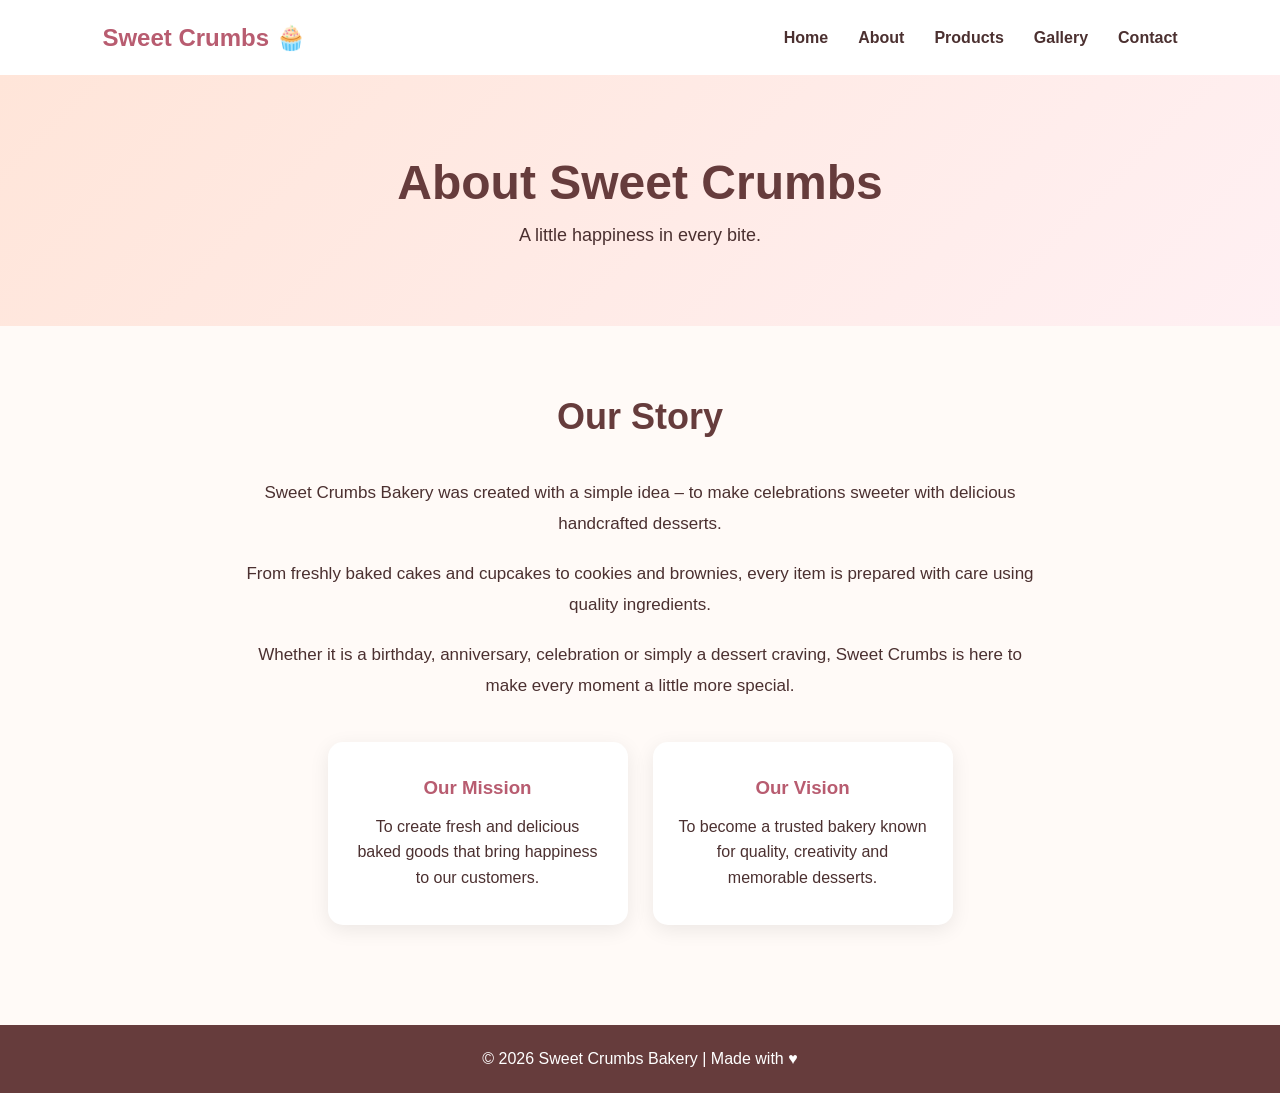
==== about.html @ ef9de501 "Add bakery website" ====
<!DOCTYPE html>
<html lang="en">
<head>
    <meta charset="UTF-8">
    <meta name="viewport" content="width=device-width, initial-scale=1.0">
    <title>About Us | Sweet Crumbs</title>
    <link rel="stylesheet" href="style.css">
</head>

<body>

<nav>
    <div class="logo">Sweet Crumbs 🧁</div>

    <div class="nav-links">
        <a href="index.html">Home</a>
        <a href="about.html">About</a>
        <a href="products.html">Products</a>
        <a href="gallery.html">Gallery</a>
        <a href="contact.html">Contact</a>
    </div>
</nav>

<section class="page-header">
    <h1>About Sweet Crumbs</h1>
    <p>A little happiness in every bite.</p>
</section>

<section class="section about-section">

    <h2>Our Story</h2>

    <p>
        Sweet Crumbs Bakery was created with a simple idea – to make
        celebrations sweeter with delicious handcrafted desserts.
    </p>

    <p>
        From freshly baked cakes and cupcakes to cookies and brownies,
        every item is prepared with care using quality ingredients.
    </p>

    <p>
        Whether it is a birthday, anniversary, celebration or simply
        a dessert craving, Sweet Crumbs is here to make every moment
        a little more special.
    </p>

    <div class="cards">

        <div class="card">
            <h3>Our Mission</h3>
            <p>To create fresh and delicious baked goods that bring happiness to our customers.</p>
        </div>

        <div class="card">
            <h3>Our Vision</h3>
            <p>To become a trusted bakery known for quality, creativity and memorable desserts.</p>
        </div>

    </div>

</section>

<footer>
    <p>© 2026 Sweet Crumbs Bakery | Made with ♥</p>
</footer>

</body>
</html>
---- style.css ----
* {
    margin: 0;
    padding: 0;
    box-sizing: border-box;
}

body {
    font-family: Arial, Helvetica, sans-serif;
    background-color: #fffaf7;
    color: #4b3030;
}

nav {
    height: 75px;
    background-color: #ffffff;
    display: flex;
    align-items: center;
    justify-content: space-between;
    padding: 0 8%;
    box-shadow: 0 2px 10px rgba(0,0,0,0.08);
}

.logo {
    font-size: 24px;
    font-weight: bold;
    color: #b85c70;
}

.nav-links {
    display: flex;
    gap: 30px;
}

.nav-links a {
    text-decoration: none;
    color: #4b3030;
    font-weight: bold;
    transition: 0.3s;
}

.nav-links a:hover {
    color: #d47b8e;
}

.hero {
    min-height: 580px;
    display: flex;
    align-items: center;
    padding: 80px 10%;
    background: linear-gradient(135deg, #fff0f3, #ffe5d9);
}

.hero-content {
    max-width: 650px;
}

.small-heading {
    color: #b85c70;
    font-weight: bold;
    letter-spacing: 3px;
    margin-bottom: 15px;
}

.hero h1 {
    font-size: 58px;
    line-height: 1.1;
    margin-bottom: 25px;
    color: #663c3c;
}

.hero p {
    font-size: 18px;
    line-height: 1.7;
    margin-bottom: 30px;
}

.button {
    display: inline-block;
    background-color: #b85c70;
    color: white;
    text-decoration: none;
    padding: 14px 28px;
    border-radius: 30px;
    font-weight: bold;
}

.button:hover {
    background-color: #94485a;
}

.section {
    padding: 70px 10%;
    text-align: center;
}

.section h2 {
    font-size: 36px;
    margin-bottom: 40px;
    color: #663c3c;
}

.cards {
    display: flex;
    justify-content: center;
    gap: 25px;
    flex-wrap: wrap;
    margin-top: 40px;
}

.card {
    background: white;
    width: 300px;
    padding: 35px 25px;
    border-radius: 15px;
    box-shadow: 0 5px 20px rgba(0,0,0,0.08);
}

.card h3 {
    margin-bottom: 15px;
    color: #b85c70;
}

.card p {
    line-height: 1.6;
}

.page-header {
    text-align: center;
    padding: 80px 20px;
    background: linear-gradient(135deg, #ffe5d9, #fff0f3);
}

.page-header h1 {
    font-size: 48px;
    margin-bottom: 15px;
    color: #663c3c;
}

.page-header p {
    font-size: 18px;
}

.about-section > p {
    max-width: 800px;
    margin: 0 auto 20px;
    line-height: 1.8;
    font-size: 17px;
}

.product-grid {
    display: grid;
    grid-template-columns: repeat(3, 1fr);
    gap: 30px;
}

.product {
    background: white;
    padding: 35px 25px;
    border-radius: 15px;
    box-shadow: 0 5px 20px rgba(0,0,0,0.08);
    transition: 0.3s;
}

.product:hover {
    transform: translateY(-8px);
}

.product-icon {
    font-size: 60px;
    margin-bottom: 20px;
}

.product h3 {
    color: #663c3c;
    margin-bottom: 12px;
}

.product p {
    line-height: 1.6;
    margin-bottom: 15px;
}

.product h4 {
    color: #b85c70;
    font-size: 20px;
}

.gallery-grid {
    display: grid;
    grid-template-columns: repeat(3, 1fr);
    gap: 25px;
}

.gallery-box {
    height: 230px;
    background: linear-gradient(135deg, #ffe5d9, #fff0f3);
    border-radius: 15px;
    display: flex;
    flex-direction: column;
    justify-content: center;
    align-items: center;
    transition: 0.3s;
}

.gallery-box:hover {
    transform: scale(1.03);
}

.gallery-box span {
    font-size: 75px;
    margin-bottom: 15px;
}

.contact-container {
    display: flex;
    gap: 60px;
    max-width: 1000px;
    margin: auto;
    text-align: left;
}

.contact-info {
    flex: 1;
}

.contact-info h2 {
    text-align: left;
    margin-bottom: 25px;
}

.contact-info p {
    margin-bottom: 20px;
    font-size: 17px;
}

form {
    flex: 1;
    display: flex;
    flex-direction: column;
    gap: 15px;
}

input,
textarea {
    padding: 14px;
    border: 1px solid #ddd;
    border-radius: 8px;
    font-size: 15px;
    font-family: inherit;
}

button {
    border: none;
    background: #b85c70;
    color: white;
    padding: 14px;
    border-radius: 8px;
    cursor: pointer;
    font-size: 16px;
    font-weight: bold;
}

button:hover {
    background: #94485a;
}

footer {
    background: #663c3c;
    color: white;
    text-align: center;
    padding: 25px;
    margin-top: 30px;
}

@media (max-width: 800px) {

    nav {
        flex-direction: column;
        height: auto;
        padding: 20px;
    }

    .nav-links {
        margin-top: 15px;
        gap: 12px;
        flex-wrap: wrap;
        justify-content: center;
    }

    .hero h1 {
        font-size: 40px;
    }

    .product-grid,
    .gallery-grid {
        grid-template-columns: 1fr;
    }

    .contact-container {
        flex-direction: column;
    }
}
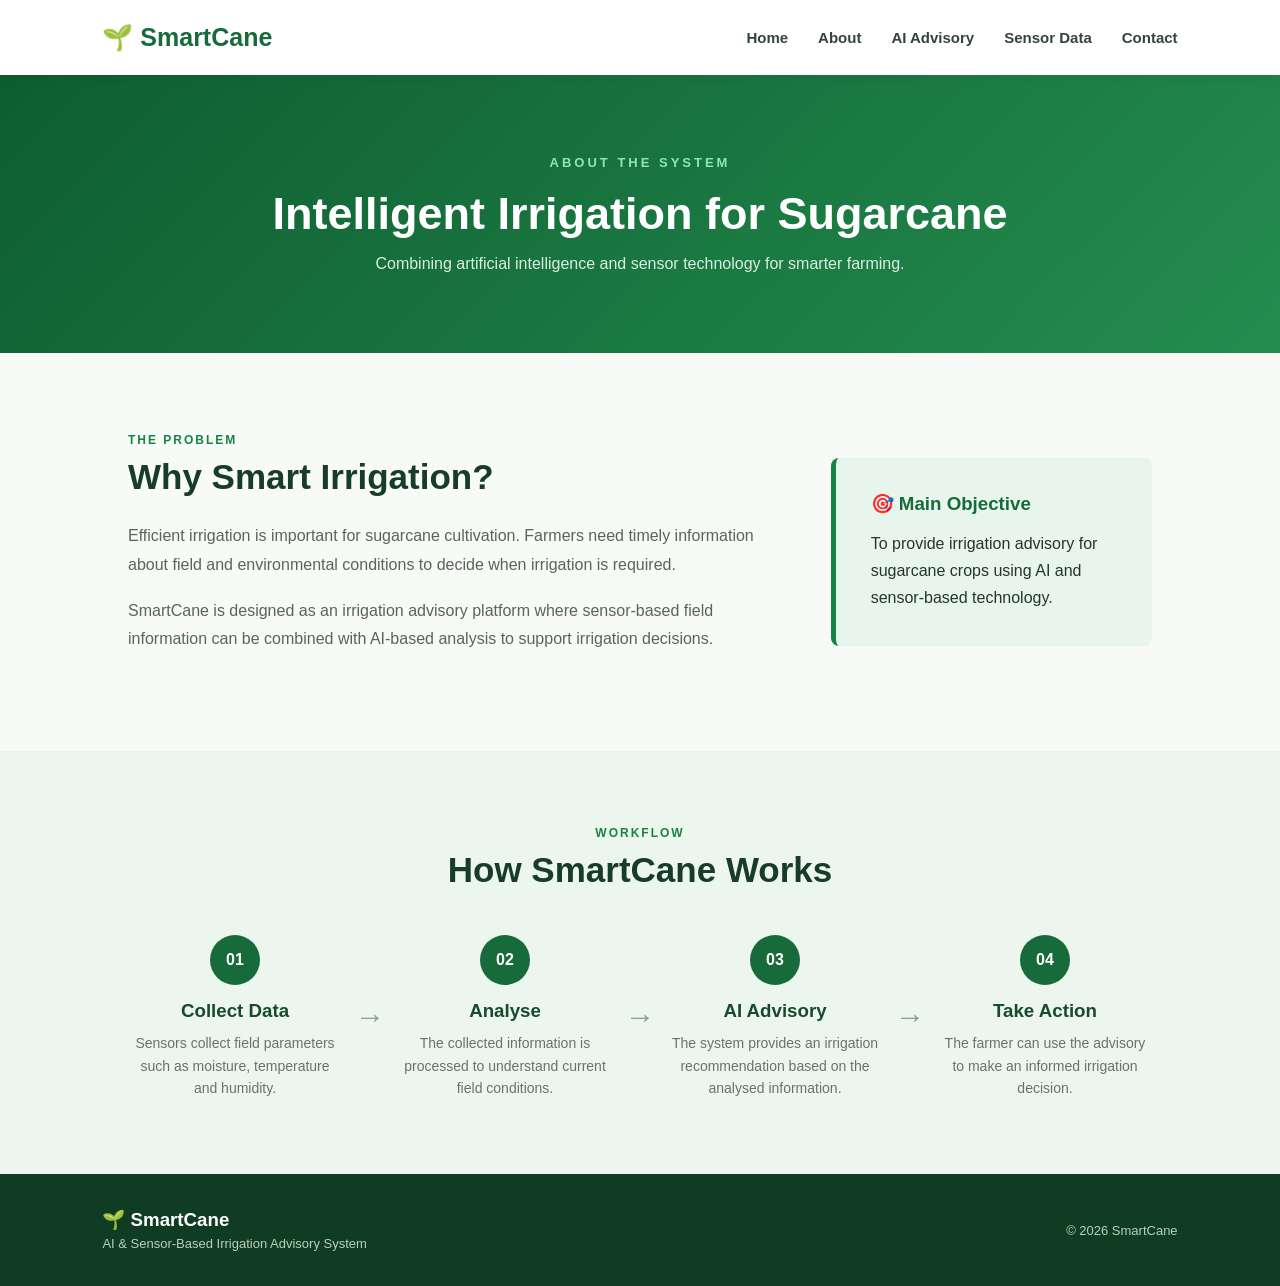
==== commit b566f7c5: "Update website to SmartCane irrigation advisory system" ====
--- a/about.html
+++ b/about.html
@@ -3,67 +3,104 @@
 <head>
     <meta charset="UTF-8">
     <meta name="viewport" content="width=device-width, initial-scale=1.0">
-    <title>About Us | Sweet Crumbs</title>
+    <title>About | SmartCane</title>
     <link rel="stylesheet" href="style.css">
 </head>
 
 <body>
 
 <nav>
-    <div class="logo">Sweet Crumbs 🧁</div>
+    <div class="logo">🌱 SmartCane</div>
 
     <div class="nav-links">
         <a href="index.html">Home</a>
         <a href="about.html">About</a>
-        <a href="products.html">Products</a>
-        <a href="gallery.html">Gallery</a>
+        <a href="advisory.html">AI Advisory</a>
+        <a href="sensors.html">Sensor Data</a>
         <a href="contact.html">Contact</a>
     </div>
 </nav>
 
 <section class="page-header">
-    <h1>About Sweet Crumbs</h1>
-    <p>A little happiness in every bite.</p>
+    <p class="tag">ABOUT THE SYSTEM</p>
+    <h1>Intelligent Irrigation for Sugarcane</h1>
+    <p>Combining artificial intelligence and sensor technology for smarter farming.</p>
 </section>
 
-<section class="section about-section">
+<section class="content-section">
 
-    <h2>Our Story</h2>
+    <div class="text-content">
+        <p class="section-label">THE PROBLEM</p>
+        <h2>Why Smart Irrigation?</h2>
 
-    <p>
-        Sweet Crumbs Bakery was created with a simple idea – to make
-        celebrations sweeter with delicious handcrafted desserts.
-    </p>
+        <p>
+            Efficient irrigation is important for sugarcane cultivation.
+            Farmers need timely information about field and environmental
+            conditions to decide when irrigation is required.
+        </p>
 
-    <p>
-        From freshly baked cakes and cupcakes to cookies and brownies,
-        every item is prepared with care using quality ingredients.
-    </p>
+        <p>
+            SmartCane is designed as an irrigation advisory platform where
+            sensor-based field information can be combined with AI-based
+            analysis to support irrigation decisions.
+        </p>
+    </div>
 
-    <p>
-        Whether it is a birthday, anniversary, celebration or simply
-        a dessert craving, Sweet Crumbs is here to make every moment
-        a little more special.
-    </p>
-
-    <div class="cards">
-
-        <div class="card">
-            <h3>Our Mission</h3>
-            <p>To create fresh and delicious baked goods that bring happiness to our customers.</p>
-        </div>
-
-        <div class="card">
-            <h3>Our Vision</h3>
-            <p>To become a trusted bakery known for quality, creativity and memorable desserts.</p>
-        </div>
-
+    <div class="info-box">
+        <h3>🎯 Main Objective</h3>
+        <p>
+            To provide irrigation advisory for sugarcane crops using
+            AI and sensor-based technology.
+        </p>
     </div>
 
 </section>
 
+<section class="section light-section">
+    <p class="section-label">WORKFLOW</p>
+    <h2>How SmartCane Works</h2>
+
+    <div class="steps">
+
+        <div class="step">
+            <div class="step-number">01</div>
+            <h3>Collect Data</h3>
+            <p>Sensors collect field parameters such as moisture, temperature and humidity.</p>
+        </div>
+
+        <div class="arrow">→</div>
+
+        <div class="step">
+            <div class="step-number">02</div>
+            <h3>Analyse</h3>
+            <p>The collected information is processed to understand current field conditions.</p>
+        </div>
+
+        <div class="arrow">→</div>
+
+        <div class="step">
+            <div class="step-number">03</div>
+            <h3>AI Advisory</h3>
+            <p>The system provides an irrigation recommendation based on the analysed information.</p>
+        </div>
+
+        <div class="arrow">→</div>
+
+        <div class="step">
+            <div class="step-number">04</div>
+            <h3>Take Action</h3>
+            <p>The farmer can use the advisory to make an informed irrigation decision.</p>
+        </div>
+
+    </div>
+</section>
+
 <footer>
-    <p>© 2026 Sweet Crumbs Bakery | Made with ♥</p>
+    <div>
+        <h3>🌱 SmartCane</h3>
+        <p>AI & Sensor-Based Irrigation Advisory System</p>
+    </div>
+    <p>© 2026 SmartCane</p>
 </footer>
 
 </body>
--- a/style.css
+++ b/style.css
@@ -6,24 +6,26 @@
 
 body {
     font-family: Arial, Helvetica, sans-serif;
-    background-color: #fffaf7;
-    color: #4b3030;
+    background: #f7faf7;
+    color: #26352c;
 }
 
 nav {
     height: 75px;
-    background-color: #ffffff;
+    padding: 0 8%;
     display: flex;
     align-items: center;
     justify-content: space-between;
-    padding: 0 8%;
-    box-shadow: 0 2px 10px rgba(0,0,0,0.08);
+    background: white;
+    box-shadow: 0 2px 12px rgba(0,0,0,0.07);
+    position: relative;
+    z-index: 10;
 }
 
 .logo {
-    font-size: 24px;
-    font-weight: bold;
-    color: #b85c70;
+    font-size: 25px;
+    font-weight: 800;
+    color: #176b3a;
 }
 
 .nav-links {
@@ -33,270 +35,619 @@
 
 .nav-links a {
     text-decoration: none;
-    color: #4b3030;
-    font-weight: bold;
-    transition: 0.3s;
+    color: #33453a;
+    font-size: 15px;
+    font-weight: 600;
+    transition: 0.2s;
 }
 
 .nav-links a:hover {
-    color: #d47b8e;
+    color: #178447;
 }
 
 .hero {
-    min-height: 580px;
+    min-height: 570px;
+    padding: 80px 9%;
     display: flex;
     align-items: center;
-    padding: 80px 10%;
-    background: linear-gradient(135deg, #fff0f3, #ffe5d9);
+    background:
+        linear-gradient(90deg, rgba(9,65,35,0.97), rgba(19,107,57,0.88)),
+        linear-gradient(135deg, #0d522c, #38a765);
+    color: white;
 }
 
 .hero-content {
-    max-width: 650px;
-}
-
-.small-heading {
-    color: #b85c70;
-    font-weight: bold;
+    max-width: 780px;
+}
+
+.tag {
+    font-size: 13px;
+    font-weight: 800;
     letter-spacing: 3px;
-    margin-bottom: 15px;
+    color: #91e6af;
+    margin-bottom: 18px;
 }
 
 .hero h1 {
-    font-size: 58px;
+    font-size: 55px;
     line-height: 1.1;
     margin-bottom: 25px;
-    color: #663c3c;
-}
-
-.hero p {
+}
+
+.hero-content > p:not(.tag) {
+    max-width: 700px;
+    line-height: 1.8;
     font-size: 18px;
-    line-height: 1.7;
-    margin-bottom: 30px;
-}
-
-.button {
-    display: inline-block;
-    background-color: #b85c70;
-    color: white;
+    color: #e5f4ea;
+}
+
+.hero-buttons {
+    display: flex;
+    gap: 15px;
+    margin-top: 35px;
+}
+
+.btn,
+.btn-outline {
+    padding: 14px 25px;
+    border-radius: 7px;
     text-decoration: none;
-    padding: 14px 28px;
-    border-radius: 30px;
     font-weight: bold;
 }
 
-.button:hover {
-    background-color: #94485a;
+.btn {
+    background: #e4b744;
+    color: #173520;
+}
+
+.btn-outline {
+    border: 1px solid rgba(255,255,255,0.7);
+    color: white;
 }
 
 .section {
-    padding: 70px 10%;
+    padding: 75px 8%;
     text-align: center;
 }
 
-.section h2 {
+.section-label {
+    color: #178447;
+    font-size: 12px;
+    letter-spacing: 2px;
+    font-weight: bold;
+    margin-bottom: 10px;
+}
+
+.section h2,
+.content-section h2,
+.contact-section h2,
+.data-section h2 {
+    font-size: 35px;
+    color: #173d28;
+}
+
+.status-grid {
+    display: grid;
+    grid-template-columns: repeat(4, 1fr);
+    gap: 20px;
+    margin-top: 40px;
+}
+
+.status-card {
+    background: white;
+    padding: 30px 20px;
+    border-radius: 12px;
+    border: 1px solid #e4ebe6;
+    box-shadow: 0 5px 18px rgba(0,0,0,0.05);
+}
+
+.status-icon {
+    font-size: 32px;
+    margin-bottom: 15px;
+}
+
+.status-card p {
+    color: #758079;
+    margin-bottom: 10px;
+}
+
+.status-card h3 {
+    font-size: 29px;
+    color: #193f29;
+    margin-bottom: 8px;
+}
+
+.status-card span {
+    font-size: 13px;
+    color: #178447;
+}
+
+.status-card.highlight {
+    background: #176b3a;
+    color: white;
+}
+
+.status-card.highlight p,
+.status-card.highlight h3,
+.status-card.highlight span {
+    color: white;
+}
+
+.features-section {
+    padding: 80px 8%;
+    background: #edf5ef;
+    text-align: center;
+}
+
+.features-section h2 {
     font-size: 36px;
-    margin-bottom: 40px;
-    color: #663c3c;
-}
-
-.cards {
-    display: flex;
-    justify-content: center;
-    gap: 25px;
-    flex-wrap: wrap;
-    margin-top: 40px;
-}
-
-.card {
-    background: white;
-    width: 300px;
-    padding: 35px 25px;
-    border-radius: 15px;
-    box-shadow: 0 5px 20px rgba(0,0,0,0.08);
-}
-
-.card h3 {
-    margin-bottom: 15px;
-    color: #b85c70;
-}
-
-.card p {
-    line-height: 1.6;
-}
-
-.page-header {
-    text-align: center;
-    padding: 80px 20px;
-    background: linear-gradient(135deg, #ffe5d9, #fff0f3);
-}
-
-.page-header h1 {
-    font-size: 48px;
-    margin-bottom: 15px;
-    color: #663c3c;
-}
-
-.page-header p {
-    font-size: 18px;
-}
-
-.about-section > p {
-    max-width: 800px;
-    margin: 0 auto 20px;
-    line-height: 1.8;
-    font-size: 17px;
-}
-
-.product-grid {
-    display: grid;
-    grid-template-columns: repeat(3, 1fr);
-    gap: 30px;
-}
-
-.product {
-    background: white;
-    padding: 35px 25px;
-    border-radius: 15px;
-    box-shadow: 0 5px 20px rgba(0,0,0,0.08);
-    transition: 0.3s;
-}
-
-.product:hover {
-    transform: translateY(-8px);
-}
-
-.product-icon {
-    font-size: 60px;
-    margin-bottom: 20px;
-}
-
-.product h3 {
-    color: #663c3c;
-    margin-bottom: 12px;
-}
-
-.product p {
-    line-height: 1.6;
-    margin-bottom: 15px;
-}
-
-.product h4 {
-    color: #b85c70;
-    font-size: 20px;
-}
-
-.gallery-grid {
+    color: #173d28;
+}
+
+.feature-grid {
     display: grid;
     grid-template-columns: repeat(3, 1fr);
     gap: 25px;
-}
-
-.gallery-box {
-    height: 230px;
-    background: linear-gradient(135deg, #ffe5d9, #fff0f3);
-    border-radius: 15px;
-    display: flex;
-    flex-direction: column;
+    margin-top: 40px;
+}
+
+.feature-card {
+    background: white;
+    padding: 35px;
+    border-radius: 12px;
+    text-align: left;
+    box-shadow: 0 4px 15px rgba(0,0,0,0.04);
+}
+
+.feature-icon {
+    font-size: 35px;
+    margin-bottom: 18px;
+}
+
+.feature-card h3 {
+    color: #174b2d;
+    margin-bottom: 12px;
+}
+
+.feature-card p {
+    line-height: 1.7;
+    color: #647069;
+}
+
+.page-header {
+    background: linear-gradient(135deg, #0e5d31, #248d4e);
+    color: white;
+    padding: 80px 8%;
+    text-align: center;
+}
+
+.page-header h1 {
+    font-size: 45px;
+    margin-bottom: 15px;
+}
+
+.page-header > p:last-child {
+    color: #dceee2;
+}
+
+.content-section {
+    padding: 80px 10%;
+    display: grid;
+    grid-template-columns: 2fr 1fr;
+    gap: 60px;
+    align-items: center;
+}
+
+.text-content h2 {
+    margin-bottom: 25px;
+}
+
+.text-content > p:not(.section-label) {
+    line-height: 1.8;
+    margin-bottom: 17px;
+    color: #58655d;
+}
+
+.info-box {
+    padding: 35px;
+    background: #e8f5ec;
+    border-left: 5px solid #178447;
+    border-radius: 8px;
+}
+
+.info-box h3 {
+    color: #176b3a;
+    margin-bottom: 15px;
+}
+
+.info-box p {
+    line-height: 1.7;
+}
+
+.light-section {
+    background: #edf5ef;
+}
+
+.steps {
+    display: flex;
+    align-items: center;
     justify-content: center;
+    margin-top: 45px;
+}
+
+.step {
+    width: 210px;
+}
+
+.step-number {
+    width: 50px;
+    height: 50px;
+    margin: 0 auto 15px;
+    background: #176b3a;
+    color: white;
+    border-radius: 50%;
+    display: flex;
     align-items: center;
-    transition: 0.3s;
-}
-
-.gallery-box:hover {
-    transform: scale(1.03);
-}
-
-.gallery-box span {
-    font-size: 75px;
-    margin-bottom: 15px;
-}
-
-.contact-container {
-    display: flex;
-    gap: 60px;
+    justify-content: center;
+    font-weight: bold;
+}
+
+.step h3 {
+    color: #174b2d;
+    margin-bottom: 10px;
+}
+
+.step p {
+    font-size: 14px;
+    line-height: 1.6;
+    color: #68736c;
+}
+
+.arrow {
+    font-size: 30px;
+    color: #80a18b;
+    margin: 0 15px;
+}
+
+.advisory-section {
+    padding: 70px 10%;
+}
+
+.advisory-card {
     max-width: 1000px;
     margin: auto;
+    background: white;
+    border-radius: 14px;
+    padding: 40px;
+    border-left: 6px solid #e0a927;
+    box-shadow: 0 6px 25px rgba(0,0,0,0.07);
+}
+
+.advisory-top {
+    display: flex;
+    justify-content: space-between;
+    align-items: center;
+}
+
+.advisory-top h2 {
+    color: #174b2d;
+}
+
+.priority {
+    background: #fff2ce;
+    color: #966d00;
+    padding: 9px 13px;
+    border-radius: 20px;
+    font-size: 11px;
+    font-weight: bold;
+}
+
+.advisory-text {
+    margin: 25px 0;
+    line-height: 1.8;
+    color: #647069;
+}
+
+.recommendation-grid {
+    display: grid;
+    grid-template-columns: repeat(4, 1fr);
+    background: #f1f6f2;
+    border-radius: 8px;
+}
+
+.recommendation-grid div {
+    padding: 20px;
+    border-right: 1px solid #dbe5dd;
+}
+
+.recommendation-grid div:last-child {
+    border: none;
+}
+
+.recommendation-grid span,
+.recommendation-grid strong {
+    display: block;
+}
+
+.recommendation-grid span {
+    font-size: 12px;
+    color: #758079;
+    margin-bottom: 8px;
+}
+
+.recommendation-grid strong {
+    color: #176b3a;
+}
+
+.sensor-grid {
+    display: grid;
+    grid-template-columns: repeat(3, 1fr);
+    gap: 25px;
+}
+
+.sensor-card {
+    background: white;
+    padding: 35px;
+    border-radius: 12px;
     text-align: left;
-}
-
-.contact-info {
-    flex: 1;
-}
-
-.contact-info h2 {
+    box-shadow: 0 5px 20px rgba(0,0,0,0.06);
+}
+
+.sensor-icon {
+    font-size: 35px;
+    margin-bottom: 15px;
+}
+
+.sensor-card > p {
+    font-size: 12px;
+    letter-spacing: 1px;
+    color: #758079;
+}
+
+.sensor-card h2 {
+    font-size: 40px;
+    margin: 10px 0;
+    color: #174b2d;
+}
+
+.sensor-card span {
+    font-size: 13px;
+    color: #68736c;
+}
+
+.progress {
+    width: 100%;
+    height: 7px;
+    background: #e5ebe6;
+    border-radius: 10px;
+    margin: 18px 0;
+}
+
+.progress-bar {
+    height: 100%;
+    background: #178447;
+    border-radius: 10px;
+}
+
+.moisture {
+    width: 42%;
+}
+
+.temperature {
+    width: 65%;
+}
+
+.humidity {
+    width: 68%;
+}
+
+.data-section {
+    padding: 20px 8% 80px;
+}
+
+.table-container {
+    max-width: 1100px;
+    margin: auto;
+    background: white;
+    padding: 35px;
+    border-radius: 12px;
+    box-shadow: 0 5px 20px rgba(0,0,0,0.05);
+}
+
+.table-heading {
+    display: flex;
+    justify-content: space-between;
+    margin-bottom: 25px;
+}
+
+.live {
+    color: #178447;
+    font-size: 13px;
+    font-weight: bold;
+}
+
+table {
+    width: 100%;
+    border-collapse: collapse;
+}
+
+th,
+td {
+    padding: 16px;
     text-align: left;
+    border-bottom: 1px solid #e7ece8;
+}
+
+th {
+    background: #f1f6f2;
+    color: #486052;
+    font-size: 13px;
+}
+
+.normal,
+.watch,
+.irrigate {
+    padding: 6px 10px;
+    border-radius: 15px;
+    font-size: 12px;
+}
+
+.normal {
+    background: #e4f5e9;
+    color: #176b3a;
+}
+
+.watch {
+    background: #fff4d7;
+    color: #8c690c;
+}
+
+.irrigate {
+    background: #e0f0ff;
+    color: #17649b;
+}
+
+.contact-section {
+    padding: 80px 10%;
+    display: grid;
+    grid-template-columns: 1fr 1fr;
+    gap: 70px;
+}
+
+.contact-info > h2 {
+    margin-bottom: 30px;
+}
+
+.contact-item {
+    display: flex;
+    gap: 15px;
     margin-bottom: 25px;
 }
 
-.contact-info p {
-    margin-bottom: 20px;
-    font-size: 17px;
-}
-
-form {
-    flex: 1;
-    display: flex;
-    flex-direction: column;
-    gap: 15px;
-}
-
-input,
-textarea {
+.contact-item > span {
+    font-size: 25px;
+}
+
+.contact-item h3 {
+    color: #174b2d;
+    margin-bottom: 5px;
+}
+
+.contact-item p {
+    color: #6c776f;
+}
+
+.contact-form {
+    background: white;
+    padding: 35px;
+    border-radius: 12px;
+    box-shadow: 0 5px 20px rgba(0,0,0,0.06);
+}
+
+.contact-form h2 {
+    margin-bottom: 25px;
+}
+
+.contact-form label {
+    display: block;
+    font-size: 13px;
+    font-weight: bold;
+    margin: 15px 0 7px;
+}
+
+.contact-form input,
+.contact-form textarea {
+    width: 100%;
+    padding: 13px;
+    border: 1px solid #d9e1db;
+    border-radius: 6px;
+    font-family: inherit;
+}
+
+.contact-form button {
+    margin-top: 20px;
+    width: 100%;
+    border: none;
     padding: 14px;
-    border: 1px solid #ddd;
-    border-radius: 8px;
+    background: #176b3a;
+    color: white;
     font-size: 15px;
-    font-family: inherit;
-}
-
-button {
-    border: none;
-    background: #b85c70;
-    color: white;
-    padding: 14px;
-    border-radius: 8px;
+    font-weight: bold;
+    border-radius: 6px;
     cursor: pointer;
-    font-size: 16px;
-    font-weight: bold;
-}
-
-button:hover {
-    background: #94485a;
 }
 
 footer {
-    background: #663c3c;
-    color: white;
-    text-align: center;
-    padding: 25px;
-    margin-top: 30px;
-}
-
-@media (max-width: 800px) {
+    background: #103c24;
+    color: white;
+    padding: 35px 8%;
+    display: flex;
+    justify-content: space-between;
+    align-items: center;
+}
+
+footer h3 {
+    margin-bottom: 5px;
+}
+
+footer p {
+    color: #b8d0c0;
+    font-size: 13px;
+}
+
+@media(max-width: 850px) {
 
     nav {
-        flex-direction: column;
         height: auto;
         padding: 20px;
+        flex-direction: column;
     }
 
     .nav-links {
-        margin-top: 15px;
-        gap: 12px;
         flex-wrap: wrap;
         justify-content: center;
+        margin-top: 15px;
+        gap: 15px;
     }
 
     .hero h1 {
-        font-size: 40px;
-    }
-
-    .product-grid,
-    .gallery-grid {
+        font-size: 39px;
+    }
+
+    .status-grid,
+    .feature-grid,
+    .sensor-grid,
+    .recommendation-grid {
         grid-template-columns: 1fr;
     }
 
-    .contact-container {
+    .content-section,
+    .contact-section {
+        grid-template-columns: 1fr;
+    }
+
+    .steps {
         flex-direction: column;
+        gap: 25px;
+    }
+
+    .arrow {
+        transform: rotate(90deg);
+    }
+
+    .advisory-top {
+        align-items: flex-start;
+        gap: 20px;
+        flex-direction: column;
+    }
+
+    table {
+        font-size: 12px;
+    }
+
+    footer {
+        flex-direction: column;
+        gap: 20px;
+        text-align: center;
     }
 }
